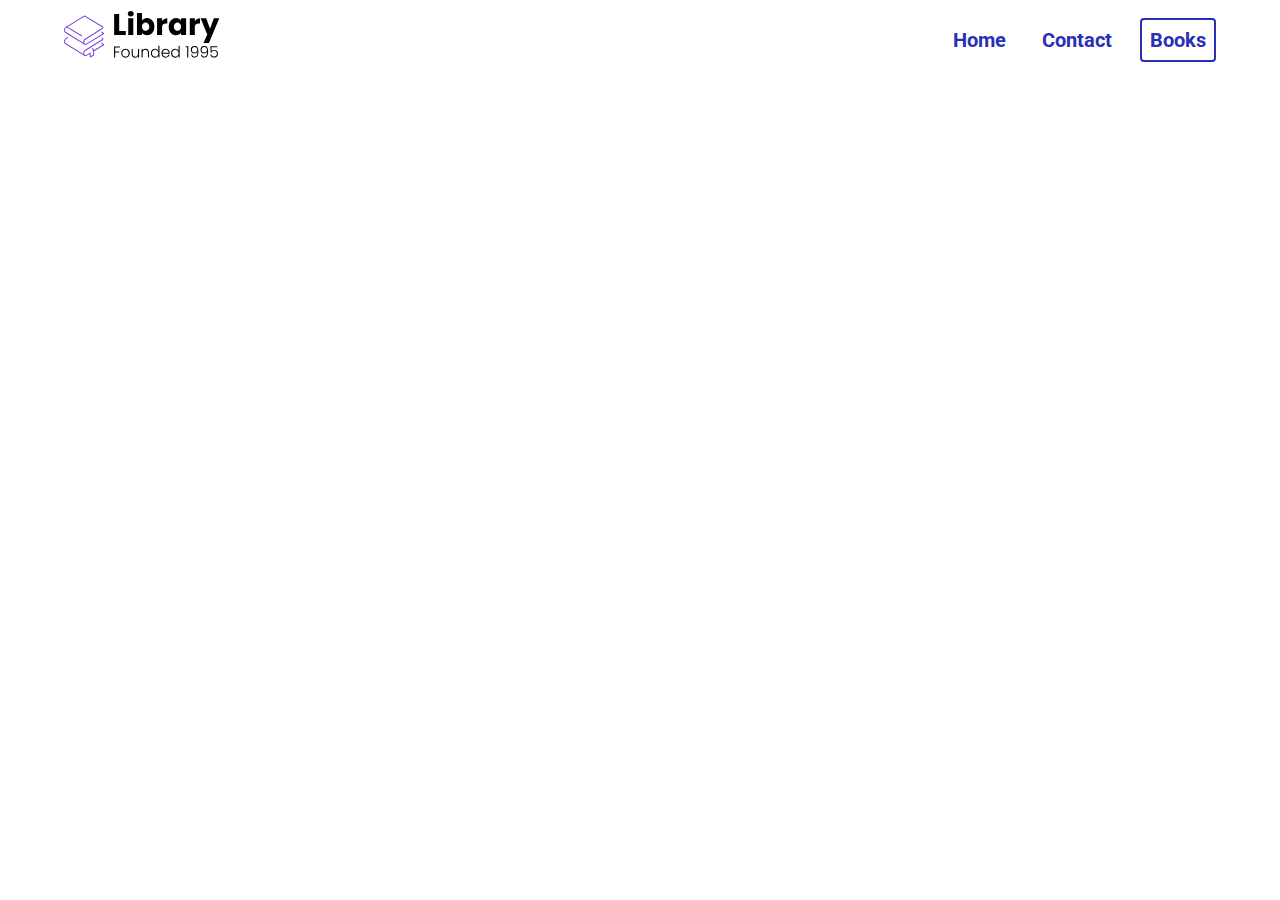
==== index.html @ abfee313 "nav bar added" ====
<!DOCTYPE html>
<html lang="en">
<head>
    <meta charset="UTF-8">
    <meta http-equiv="X-UA-Compatible" content="IE=edge">
    <meta name="viewport" content="width=device-width, initial-scale=1.0">
    <title>Librería Virtual Pratt</title>
    <link rel="stylesheet" href="./CSS/styles.css">
</head>
<body>
   <nav>
    <div class="nav__container">
        <div class="nav__logo--wrapper">
            <img src="./CSS/Assets/Library.svg" class="nav__logo" alt="">
        </div>
        <ul class="nav__links">
            <a href="" class="nav__link">Home</a>
            <a href="" class="nav__link">Contact</a>
            <a href="" class="nav__link nav__link--primary">Books</a>
        </ul>
    </div>
   </nav> 
</body>
</html>
---- CSS/styles.css ----
@import url('https://fonts.googleapis.com/css2?family=Roboto:wght@400;500;700&display=swap');

*{
    font-family: 'Roboto', sans-serif;
    margin: 0px;
    padding: 0px;
    box-sizing: border-box;
}

a{
    text-decoration: none;
}
/* Sección NAV */

nav{
    height: 80px;
    display: flex;
}

.nav__container{
    width: 100%;
    padding: 0 24px;
    max-width: 1200px;
    display: flex;
    justify-content: space-between;
    align-items: center;
    margin: 0 auto;
}

.nav__logo--wrapper{
    width: 160px;
}

.nav__logo{
    width: 100%;
}

.nav__link{
    color: #2a2fb7;
    margin-left: 16px;
    padding: 8px;
    font-size: 20px;
    font-weight: bold;
}

.nav__link--primary{
    border: 2px solid #2a2fb7;
    border-radius: 4px;
}
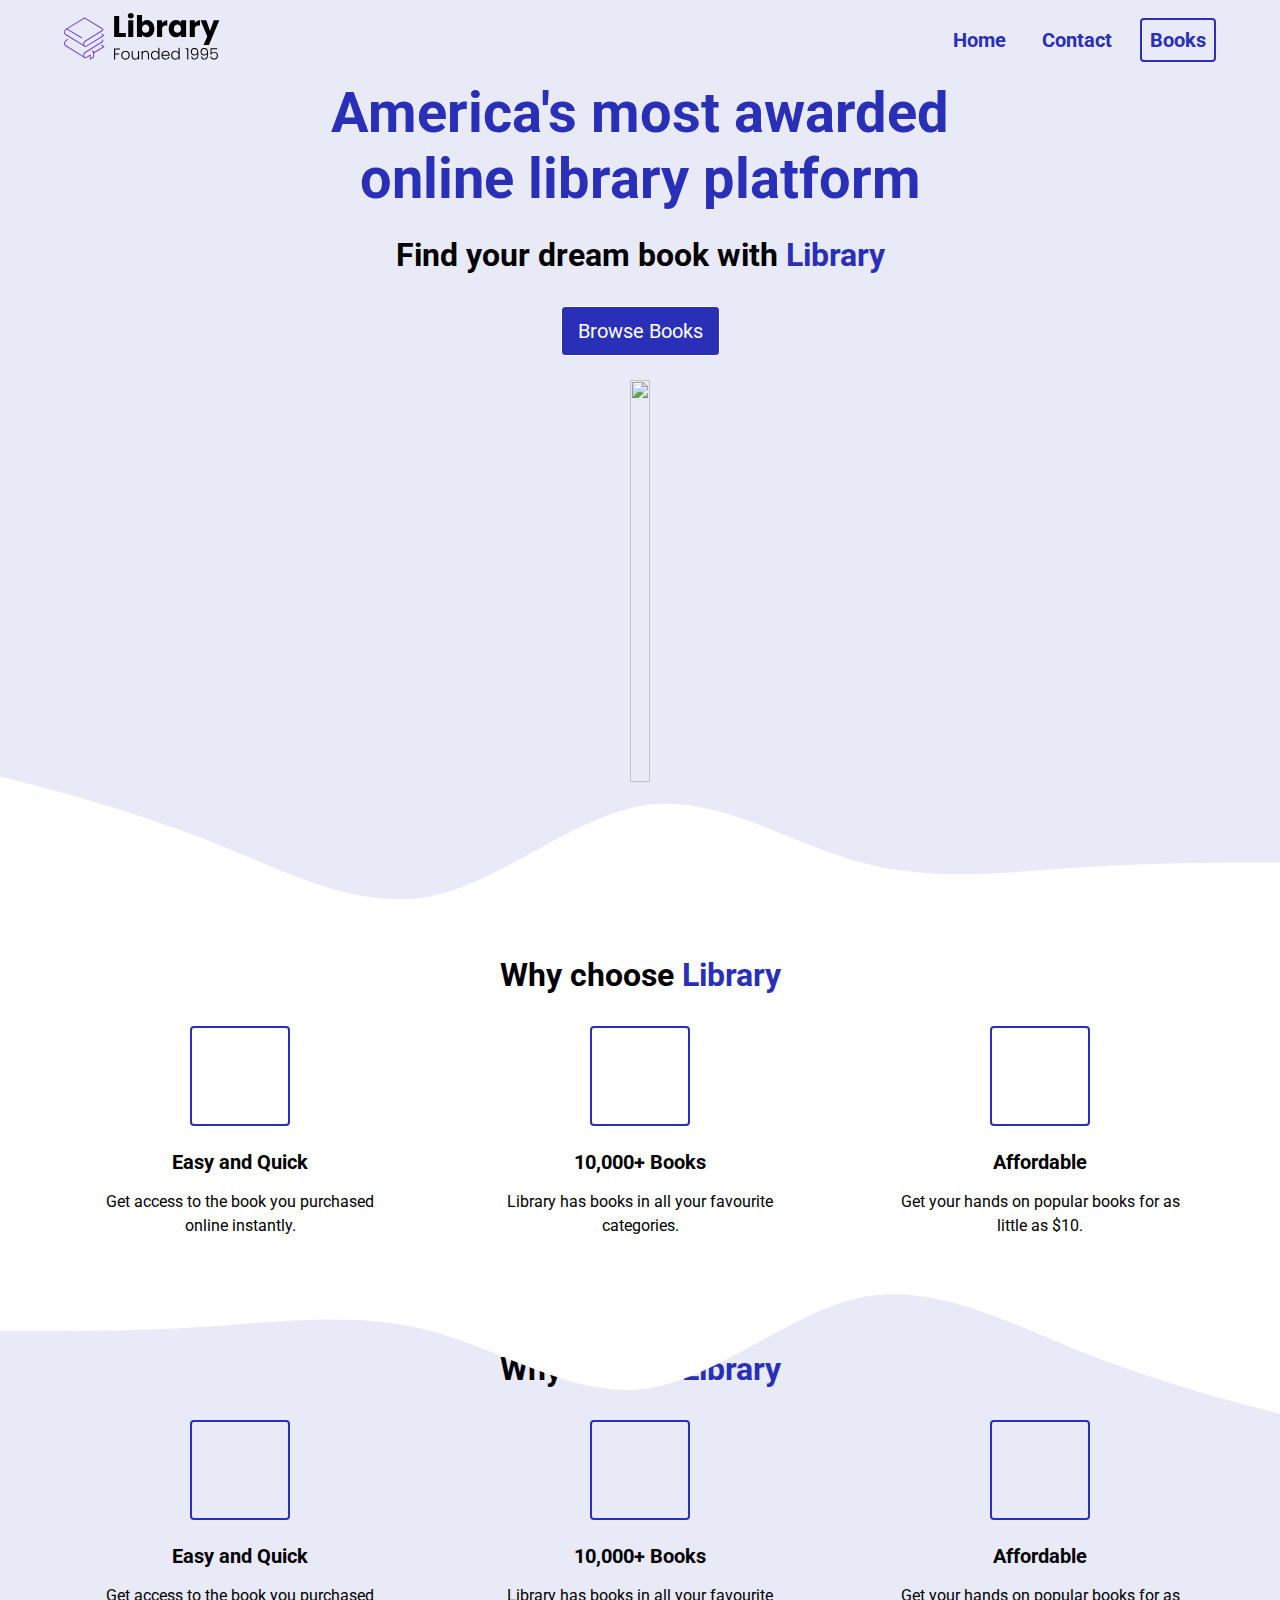
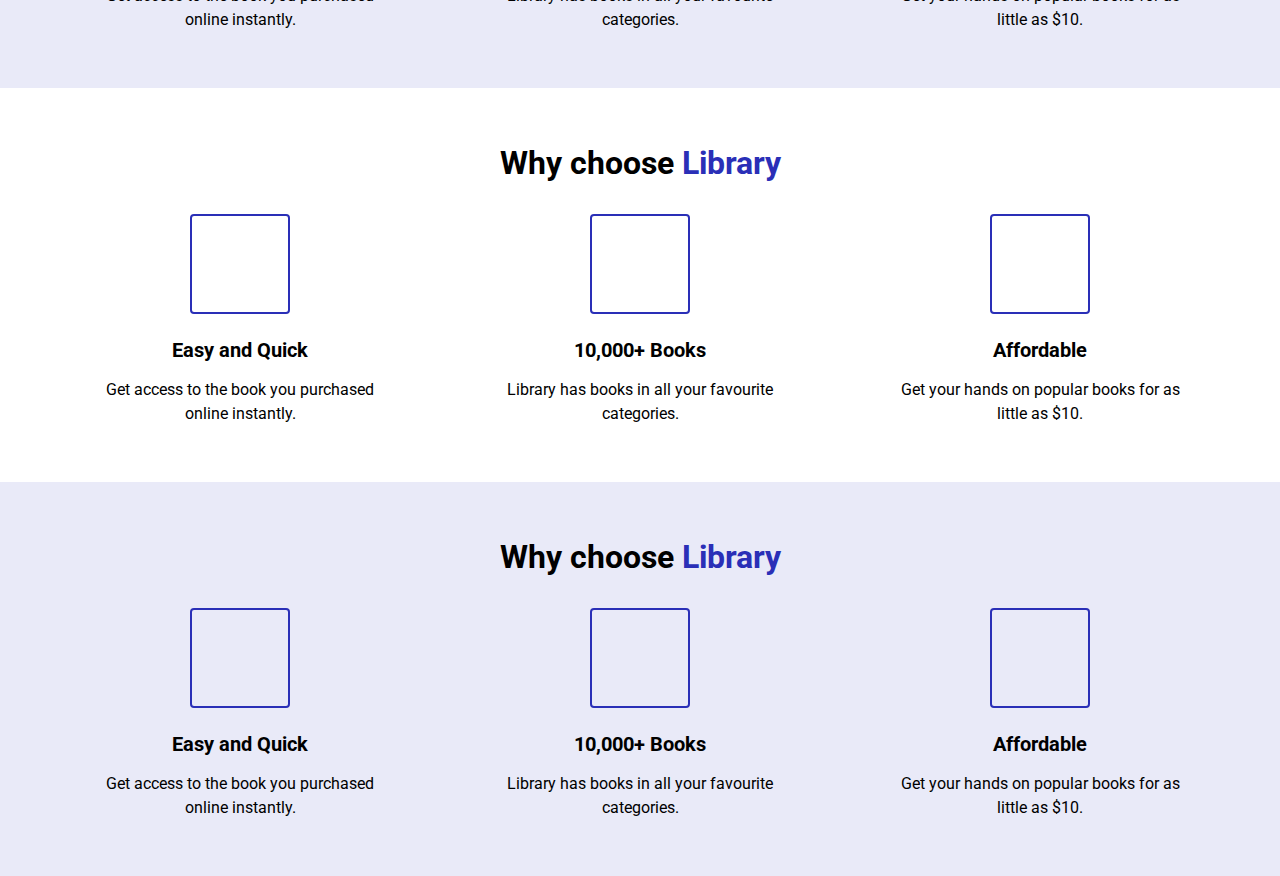
==== commit 9d99ef18: "Features section start" ====
--- a/index.html
+++ b/index.html
@@ -1,24 +1,162 @@
 <!DOCTYPE html>
 <html lang="en">
+
 <head>
     <meta charset="UTF-8">
     <meta http-equiv="X-UA-Compatible" content="IE=edge">
     <meta name="viewport" content="width=device-width, initial-scale=1.0">
     <title>Librería Virtual Pratt</title>
     <link rel="stylesheet" href="./CSS/styles.css">
+    <script src="https://kit.fontawesome.com/c8e4d183c2.js" crossorigin="anonymous"></script>
 </head>
+
 <body>
-   <nav>
-    <div class="nav__container">
-        <div class="nav__logo--wrapper">
-            <img src="./CSS/Assets/Library.svg" class="nav__logo" alt="">
+    <section id="landing">
+        <nav>
+            <div class="nav__container">
+                <img src="./CSS/Assets/Library.svg" class="nav__logo" alt="">
+                <ul class="nav__links">
+                    <a href="" class="nav__link">Home</a>
+                    <a href="" class="nav__link">Contact</a>
+                    <a href="" class="nav__link nav__link--primary">Books</a>
+                </ul>
+            </div>
+        </nav>
+        <header>
+            <div class="header__container">
+                <div class="header__description">
+                    <h1>America's most awarded online library platform</h1>
+                    <h2>Find your dream book with <span class="blue--text"">Library</span></h2>
+                    <a href=" #features"><button class="header__button">Browse Books</button></a>
+                            <figure class="header__img--wrapper">
+                                <img src="./CSS/Assets/undraw_bibliophile_re_xarc.svg" class="header__img" alt="">
+                            </figure>
+                </div>
+            </div>
+        </header>
+    </section>
+</body>
+<main>
+    <section id="highlights">
+        <div class="container">
+            <div class="row">
+                <h2 class="section__title"> Why choose <span class="blue--text">Library</span></h2>
+                <div class="highlights__wrapper">
+                    <div class="highlight">
+                        <div class="highlight__img">
+                            <i class="fas fa-bolt"></i>
+                        </div>
+                        <h3 class="highlight__subtitle">Easy and Quick</h3>
+                        <p class="highlight__para">Get access to the book you purchased online instantly.</p>
+                    </div>
+                    <div class="highlight">
+                        <div class="highlight__img">
+                            <i class="fas fa-book-open"></i>
+                        </div>
+                        <h3 class="highlight__subtitle">10,000+ Books</h3>
+                        <p class="highlight__para">Library has books in all your favourite categories.</p>
+                    </div>
+                    <div class="highlight">
+                        <div class="highlight__img">
+                            <i class="fas fa-tags"></i>
+                        </div>
+                        <h3 class="highlight__subtitle">Affordable</h3>
+                        <p class="highlight__para">Get your hands on popular books for as little as $10.</p>
+                    </div>
+                </div>
+            </div>
         </div>
-        <ul class="nav__links">
-            <a href="" class="nav__link">Home</a>
-            <a href="" class="nav__link">Contact</a>
-            <a href="" class="nav__link nav__link--primary">Books</a>
-        </ul>
-    </div>
-   </nav> 
-</body>
+    </section>
+    <section id="features">
+        <div class="container">
+            <div class="row">
+                <h2 class="section__title"> Why choose <span class="blue--text">Library</span></h2>
+                <div class="highlights__wrapper">
+                    <div class="highlight">
+                        <div class="highlight__img">
+                            <i class="fas fa-bolt"></i>
+                        </div>
+                        <h3 class="highlight__subtitle">Easy and Quick</h3>
+                        <p class="highlight__para">Get access to the book you purchased online instantly.</p>
+                    </div>
+                    <div class="highlight">
+                        <div class="highlight__img">
+                            <i class="fas fa-book-open"></i>
+                        </div>
+                        <h3 class="highlight__subtitle">10,000+ Books</h3>
+                        <p class="highlight__para">Library has books in all your favourite categories.</p>
+                    </div>
+                    <div class="highlight">
+                        <div class="highlight__img">
+                            <i class="fas fa-tags"></i>
+                        </div>
+                        <h3 class="highlight__subtitle">Affordable</h3>
+                        <p class="highlight__para">Get your hands on popular books for as little as $10.</p>
+                    </div>
+                </div>
+            </div>
+        </div>
+    </section>
+    <section id="recent">
+        <div class="container">
+            <div class="row">
+                <h2 class="section__title"> Why choose <span class="blue--text">Library</span></h2>
+                <div class="highlights__wrapper">
+                    <div class="highlight">
+                        <div class="highlight__img">
+                            <i class="fas fa-bolt"></i>
+                        </div>
+                        <h3 class="highlight__subtitle">Easy and Quick</h3>
+                        <p class="highlight__para">Get access to the book you purchased online instantly.</p>
+                    </div>
+                    <div class="highlight">
+                        <div class="highlight__img">
+                            <i class="fas fa-book-open"></i>
+                        </div>
+                        <h3 class="highlight__subtitle">10,000+ Books</h3>
+                        <p class="highlight__para">Library has books in all your favourite categories.</p>
+                    </div>
+                    <div class="highlight">
+                        <div class="highlight__img">
+                            <i class="fas fa-tags"></i>
+                        </div>
+                        <h3 class="highlight__subtitle">Affordable</h3>
+                        <p class="highlight__para">Get your hands on popular books for as little as $10.</p>
+                    </div>
+                </div>
+            </div>
+        </div>
+    </section>
+    <section id="explore">
+        <div class="container">
+            <div class="row">
+                <h2 class="section__title"> Why choose <span class="blue--text">Library</span></h2>
+                <div class="highlights__wrapper">
+                    <div class="highlight">
+                        <div class="highlight__img">
+                            <i class="fas fa-bolt"></i>
+                        </div>
+                        <h3 class="highlight__subtitle">Easy and Quick</h3>
+                        <p class="highlight__para">Get access to the book you purchased online instantly.</p>
+                    </div>
+                    <div class="highlight">
+                        <div class="highlight__img">
+                            <i class="fas fa-book-open"></i>
+                        </div>
+                        <h3 class="highlight__subtitle">10,000+ Books</h3>
+                        <p class="highlight__para">Library has books in all your favourite categories.</p>
+                    </div>
+                    <div class="highlight">
+                        <div class="highlight__img">
+                            <i class="fas fa-tags"></i>
+                        </div>
+                        <h3 class="highlight__subtitle">Affordable</h3>
+                        <p class="highlight__para">Get your hands on popular books for as little as $10.</p>
+                    </div>
+                </div>
+            </div>
+        </div>
+    </section>
+</main>
+
 </html>--- a/CSS/styles.css
+++ b/CSS/styles.css
@@ -7,14 +7,42 @@
     box-sizing: border-box;
 }
 
+body{
+    max-width: 100vw;
+    overflow-x: hidden;
+}
+
 a{
     text-decoration: none;
 }
+
+h1{
+    font-size: 56px;
+    margin-bottom: 24px;
+    color: #2a2fb7;
+    text-align: center;
+}
+
+h2{
+    font-size: 32px;
+    margin-bottom: 32px;
+    text-align: center;
+}
+
+p{
+    line-height: 1.5;
+}
+
+section:nth-child(even) {
+    background-color: rgba(42, 47, 183,0.1);
+}
+
 /* Sección NAV */
 
 nav{
     height: 80px;
     display: flex;
+    width: 100%;
 }
 
 .nav__container{
@@ -25,14 +53,11 @@
     justify-content: space-between;
     align-items: center;
     margin: 0 auto;
-}
-
-.nav__logo--wrapper{
+
+}
+
+.nav__logo{
     width: 160px;
-}
-
-.nav__logo{
-    width: 100%;
 }
 
 .nav__link{
@@ -47,3 +72,152 @@
     border: 2px solid #2a2fb7;
     border-radius: 4px;
 }
+
+.nav__link:hover{
+    text-decoration: underline;
+}
+
+.nav__link--primary:hover{
+    text-decoration: none;
+
+}
+
+#landing{
+    background-color: rgba(42, 47, 183,0.1);
+    width: 100%;
+    display: flex;
+    align-items: center;
+    justify-content: center;
+    flex-wrap: wrap;
+}
+
+header{
+    height: calc(100vh - 80px);
+    width: 100%;
+}
+
+.header__button{
+    font-size: 20px;
+    color: white;
+    padding: 12px 16px;
+    background-color: #2a2fb7;
+    border: 1px solid;
+    border-radius: 4px;
+    cursor: pointer;
+}
+
+.header__button:active{
+    transform: translateY(1px)
+}
+
+.header__container{
+    width: 100%;
+    max-width: 720px;
+    height: 100%;
+    display: flex;
+    justify-content: center;
+    align-items: center;
+    margin: 0 auto;
+}
+
+.header__description{
+    width: 100%;
+    height: 100%;
+    display: flex;
+    flex-direction: column;
+    align-items: center;
+}
+
+.blue--text{
+    color: #2a2fb7;
+}
+
+.header__img{
+    width: 100%;
+    height: 100%;
+}
+
+.header__img--wrapper{
+    padding: 24px;
+    height: 100%;
+    max-height: 50vh;
+    flex: 1;
+    z-index: 2;
+}
+
+.container{
+    padding: 56px 0;
+}
+
+.row{
+    width: 100%;
+    max-width: 1200px;
+    margin: 0 auto;
+}
+
+/* Sección Highlights */
+
+.highlight{
+    padding: 0 24px;
+    width: calc(100% / 3);
+    display: flex;
+    flex-direction: column;
+    align-items: center;
+}
+
+.highlights__wrapper{
+    display: flex;
+}
+
+.highlight__img{
+    border: 2px solid #2a2fb7;
+    border-radius: 4px;
+    width: 100px;
+    height: 100px;
+    display: flex;
+    justify-content: center;
+    align-items: center;
+    margin-bottom: 24px;
+    font-size: 32px;
+    color: #2a2fb7;
+}
+
+.highlight__subtitle{
+    font-size: 20px;
+    margin-bottom: 16px;
+    text-align: center;
+}
+
+.highlight__para{
+    font-size: 16px;
+    text-align: center;
+    max-width: 280px;
+}
+
+#highlights {
+    position: relative;
+}
+
+#highlights::before,
+#highlights::after {
+    background: url(./Assets/wave.svg);
+    content: "";
+    position: absolute;
+    width: 101vw;
+    height: 12vw;
+    left: 0;
+    z-index: 1;
+    background-size: cover;
+    background-repeat: no-repeat;
+}
+
+
+#highlights::before{
+    transform: translateY(-100%);
+    top: 1px;
+}
+
+#highlights::after {
+    transform: translateY(100%) rotate(180deg);
+    bottom: 1px;
+}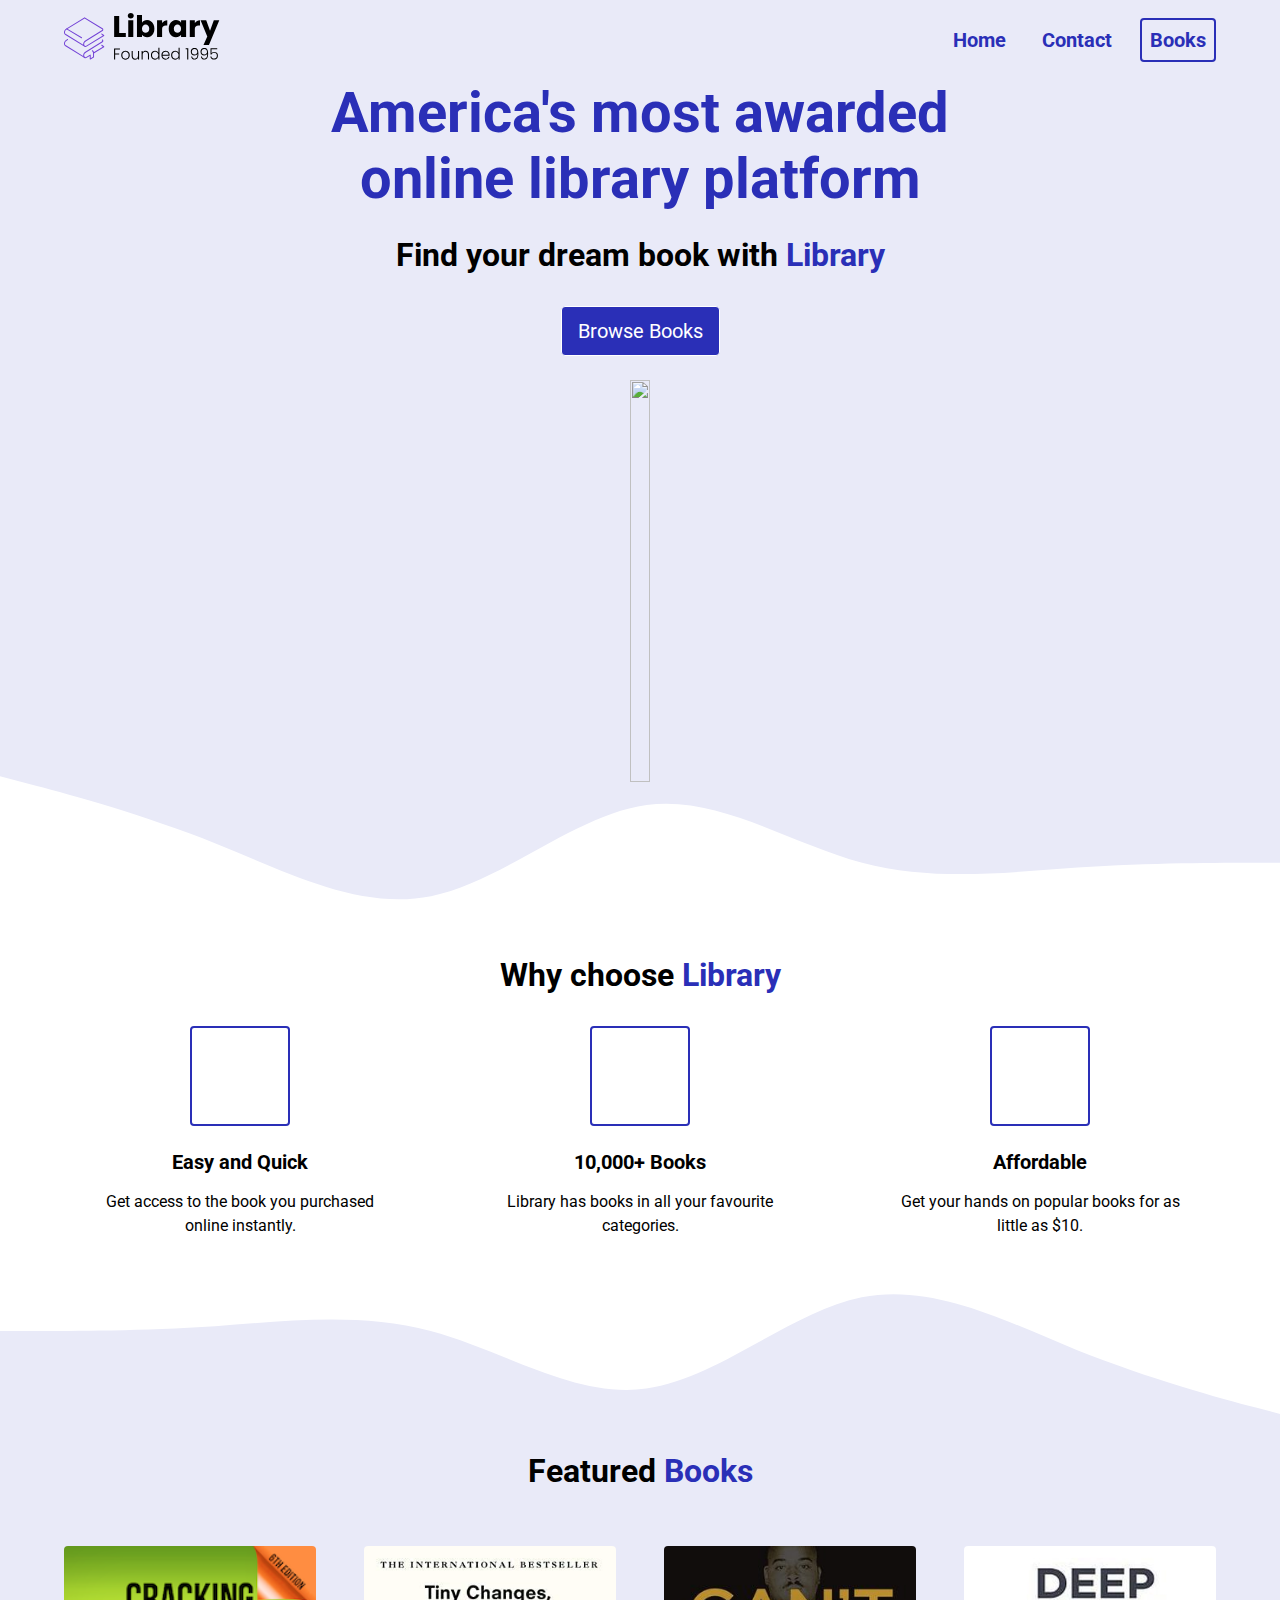
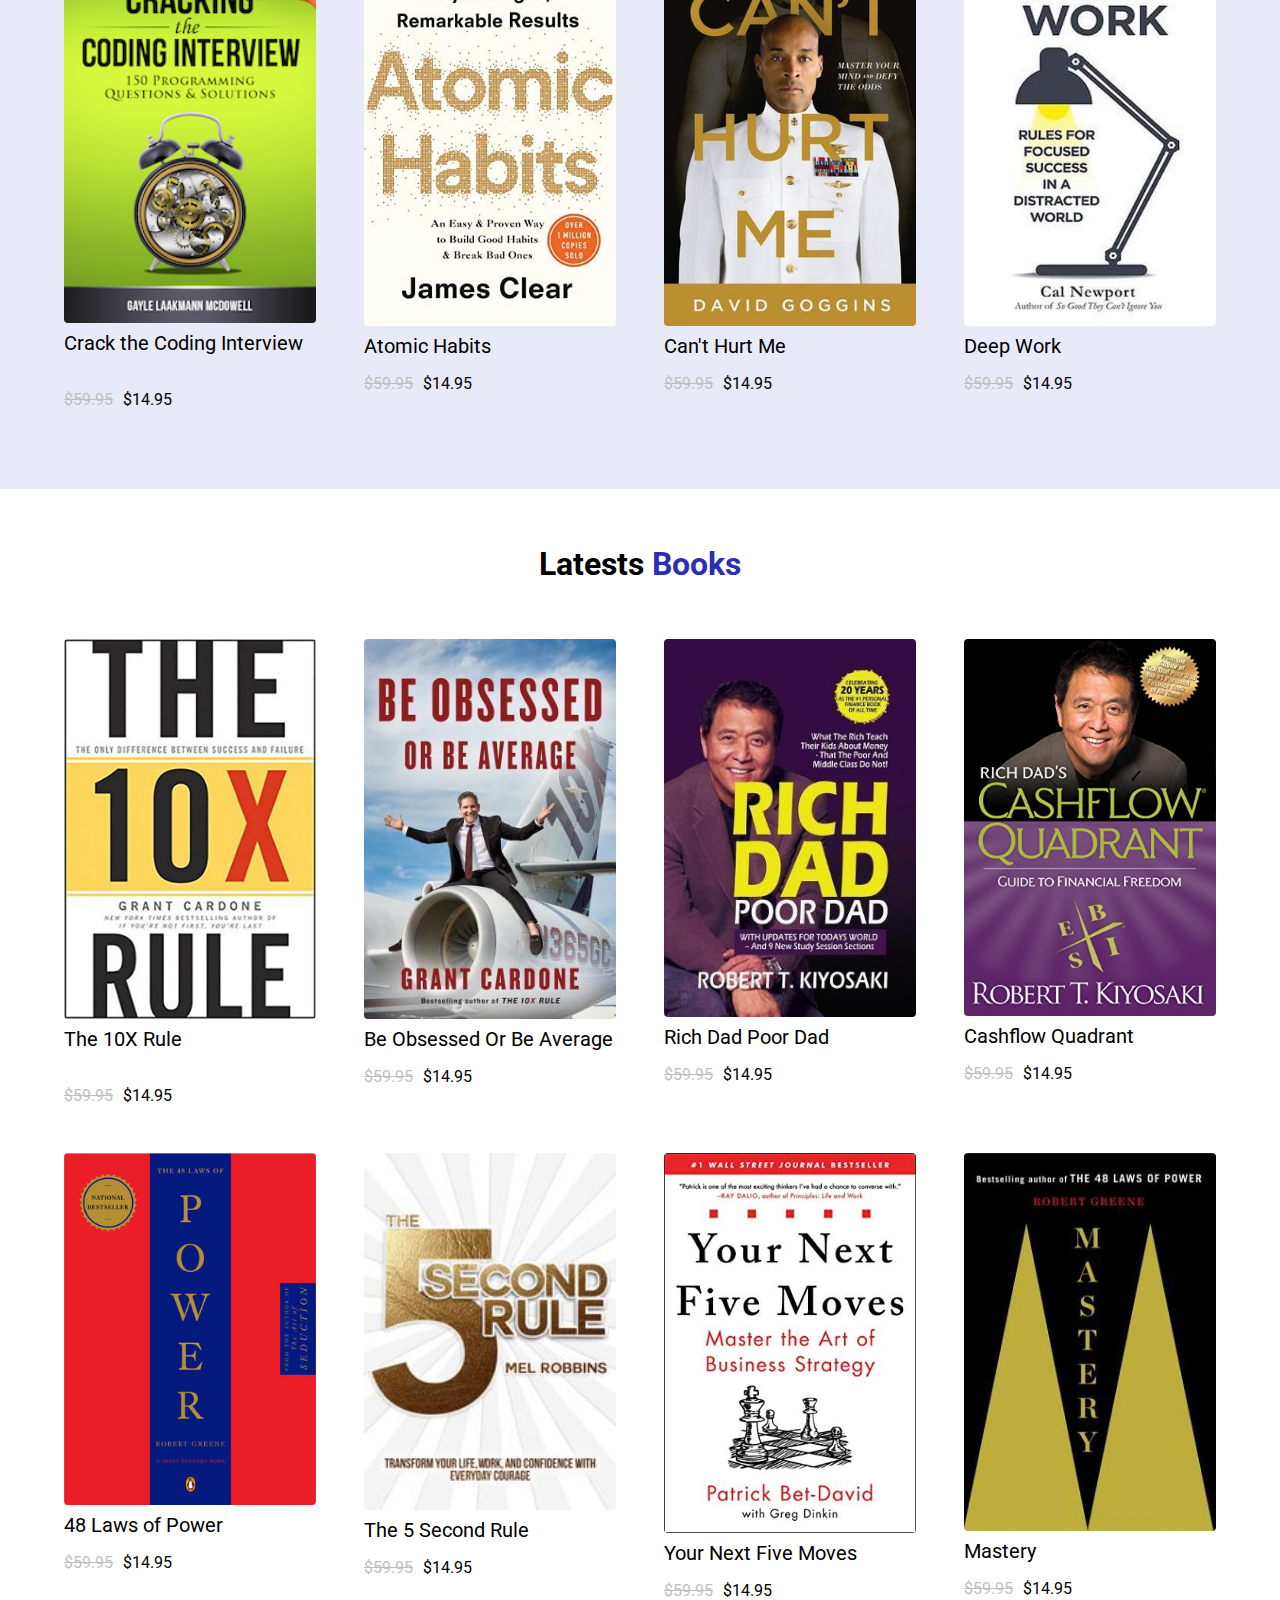
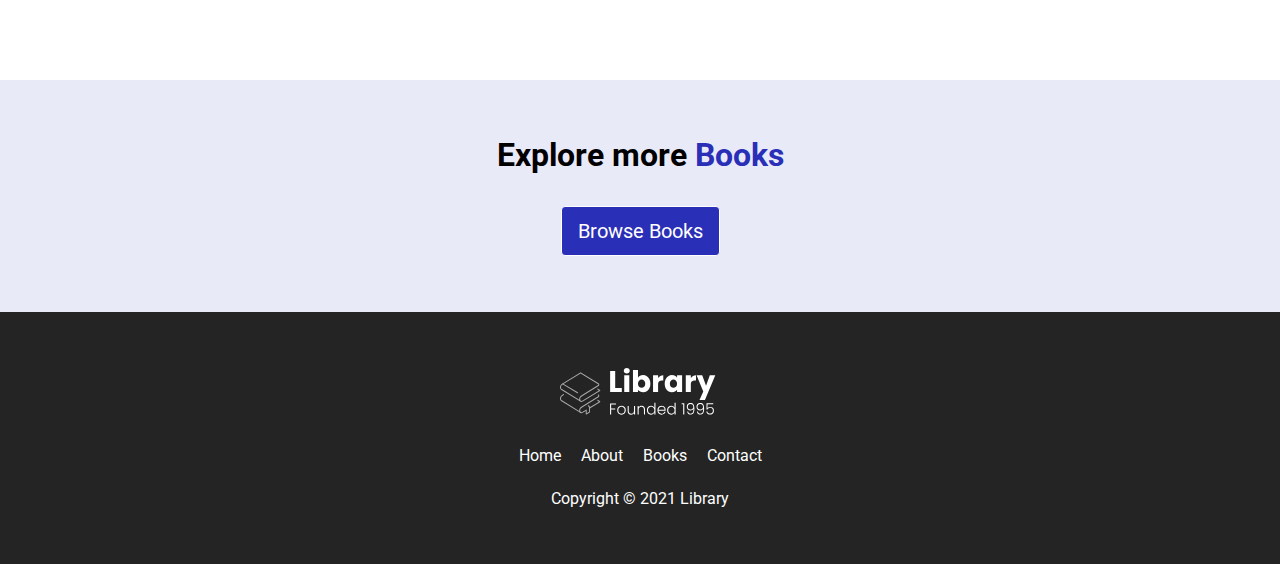
==== commit 9f692782: "Terminado" ====
--- a/index.html
+++ b/index.html
@@ -8,17 +8,36 @@
     <title>Librería Virtual Pratt</title>
     <link rel="stylesheet" href="./CSS/styles.css">
     <script src="https://kit.fontawesome.com/c8e4d183c2.js" crossorigin="anonymous"></script>
+    <script src="index.js"></script>
 </head>
-
 <body>
     <section id="landing">
         <nav>
             <div class="nav__container">
                 <img src="./CSS/Assets/Library.svg" class="nav__logo" alt="">
                 <ul class="nav__links">
-                    <a href="" class="nav__link">Home</a>
+                    <a href="#" class="nav__link">Home</a>
                     <a href="" class="nav__link">Contact</a>
-                    <a href="" class="nav__link nav__link--primary">Books</a>
+                    <a href="#features" class="nav__link nav__link--primary">Books</a>
+                </ul>
+                <button class="button__menu" onclick="openMenu()">
+                    <i class="fas fa-bars"></i>
+                </button>
+            </div>
+            <div class="menu__backdrop">
+                <button class="button__menu button__menu--close" onclick="closeMenu()">
+                    <i class="fas fa-times"></i>
+                </button>
+                <ul class="menu__links">
+                    <li class="menu__list">
+                        <a class="menu__link" href="#" onclick="closeMenu()">Home</a>
+                    </li>
+                    <li class="menu__list">
+                        <a class="menu__link" href="#features" onclick="closeMenu()">Books</a>
+                    </li>
+                    <li class="menu__list">
+                        <a class="menu__link no-cursor">Contact</a>
+                    </li>
                 </ul>
             </div>
         </nav>
@@ -26,7 +45,7 @@
             <div class="header__container">
                 <div class="header__description">
                     <h1>America's most awarded online library platform</h1>
-                    <h2>Find your dream book with <span class="blue--text"">Library</span></h2>
+                    <h2>Find your dream book with <span class="blue--text">Library</span></h2>
                     <a href=" #features"><button class="header__button">Browse Books</button></a>
                             <figure class="header__img--wrapper">
                                 <img src="./CSS/Assets/undraw_bibliophile_re_xarc.svg" class="header__img" alt="">
@@ -35,128 +54,229 @@
             </div>
         </header>
     </section>
+    <main>
+        <section id="highlights">
+            <div class="container">
+                <div class="row">
+                    <h2 class="section__title"> Why choose <span class="blue--text">Library</span></h2>
+                    <div class="highlights__wrapper">
+                        <div class="highlight">
+                            <div class="highlight__img">
+                                <i class="fas fa-bolt"></i>
+                            </div>
+                            <h3 class="highlight__subtitle">Easy and Quick</h3>
+                            <p class="highlight__para">Get access to the book you purchased online instantly.</p>
+                        </div>
+                        <div class="highlight">
+                            <div class="highlight__img">
+                                <i class="fas fa-book-open"></i>
+                            </div>
+                            <h3 class="highlight__subtitle">10,000+ Books</h3>
+                            <p class="highlight__para">Library has books in all your favourite categories.</p>
+                        </div>
+                        <div class="highlight">
+                            <div class="highlight__img">
+                                <i class="fas fa-tags"></i>
+                            </div>
+                            <h3 class="highlight__subtitle">Affordable</h3>
+                            <p class="highlight__para">Get your hands on popular books for as little as $10.</p>
+                        </div>
+                    </div>
+                </div>
+            </div>
+        </section>
+        <section id="features">
+            <div class="container">
+                <div class="row">
+                    <h2 class="section__title"> Featured <span class="blue--text">Books</span></h2>
+                    <div class="books">
+                        <div class="book">
+                            <figure class="book__img--wrapper">
+                                <img src="./CSS/Assets/crack the coding interview.png" class="book__img" alt="">
+                            </figure>
+                            <div class="book__title">Crack the Coding Interview</div>
+                            <div class="book__ratings"><i class="fas fa-star"></i>&nbsp<i
+                                    class="fas fa-star"></i>&nbsp<i class="fas fa-star"></i>&nbsp<i
+                                    class="fas fa-star"></i>&nbsp<i class="fas fa-star-half-alt"></i></div>
+                            <div class="book__price">
+                                <span class="book__price--normal">$59.95</span>&nbsp$14.95
+                            </div>
+                        </div>
+                        <div class="book">
+                            <figure class="book__img--wrapper">
+                                <img src="./CSS/Assets/atomic habits.jpg" class="book__img" alt="">
+                            </figure>
+                            <div class="book__title">Atomic Habits</div>
+                            <div class="book__ratings"><i class="fas fa-star"></i><i class="fas fa-star"></i><i
+                                    class="fas fa-star"></i><i class="fas fa-star"></i><i
+                                    class="fas fa-star-half-alt"></i></div>
+                            <div class="book__price">
+                                <span class="book__price--normal">$59.95</span>&nbsp$14.95
+                            </div>
+                        </div>
+                        <div class="book">
+                            <figure class="book__img--wrapper">
+                                <img src="./CSS/Assets/david goggins.jpeg" class="book__img" alt="">
+                            </figure>
+                            <div class="book__title">Can't Hurt Me</div>
+                            <div class="book__ratings"><i class="fas fa-star"></i><i class="fas fa-star"></i><i
+                                    class="fas fa-star"></i><i class="fas fa-star"></i><i
+                                    class="fas fa-star-half-alt"></i></div>
+                            <div class="book__price">
+                                <span class="book__price--normal">$59.95</span>&nbsp$14.95
+                            </div>
+                        </div>
+                        <div class="book">
+                            <figure class="book__img--wrapper">
+                                <img src="./CSS/Assets/deep work.jpeg" class="book__img" alt="">
+                            </figure>
+                            <div class="book__title">Deep Work</div>
+                            <div class="book__ratings"><i class="fas fa-star"></i><i class="fas fa-star"></i><i
+                                    class="fas fa-star"></i><i class="fas fa-star"></i><i
+                                    class="fas fa-star-half-alt"></i></div>
+                            <div class="book__price">
+                                <span class="book__price--normal">$59.95</span>&nbsp$14.95
+                            </div>
+                        </div>
+                    </div>
+                </div>
+            </div>
+            </div>
+        </section>
+        <section id="recent">
+            <div class="container">
+                <div class="row">
+                    <h2 class="section__title">Latests<span class="blue--text">&nbspBooks</span></h2>
+                    <div class="books">
+                        <div class="book">
+                            <figure class="book__img--wrapper">
+                                <img src="./CSS/Assets/book-1.jpeg" class="book__img" alt="">
+                            </figure>
+                            <div class="book__title">The 10X Rule</div>
+                            <div class="book__ratings"><i class="fas fa-star"></i>&nbsp<i
+                                    class="fas fa-star"></i>&nbsp<i class="fas fa-star"></i>&nbsp<i
+                                    class="fas fa-star"></i>&nbsp<i class="fas fa-star-half-alt"></i></div>
+                            <div class="book__price">
+                                <span class="book__price--normal">$59.95</span>&nbsp$14.95
+                            </div>
+                        </div>
+                        <div class="book">
+                            <figure class="book__img--wrapper">
+                                <img src="./CSS/Assets/book-2.jpeg" class="book__img" alt="">
+                            </figure>
+                            <div class="book__title">Be Obsessed Or Be Average</div>
+                            <div class="book__ratings"><i class="fas fa-star"></i><i class="fas fa-star"></i><i
+                                    class="fas fa-star"></i><i class="fas fa-star"></i><i
+                                    class="fas fa-star-half-alt"></i></div>
+                            <div class="book__price">
+                                <span class="book__price--normal">$59.95</span>&nbsp$14.95
+                            </div>
+                        </div>
+                        <div class="book">
+                            <figure class="book__img--wrapper">
+                                <img src="./CSS/Assets/book-3.jpeg" class="book__img" alt="">
+                            </figure>
+                            <div class="book__title">Rich Dad Poor Dad</div>
+                            <div class="book__ratings"><i class="fas fa-star"></i><i class="fas fa-star"></i><i
+                                    class="fas fa-star"></i><i class="fas fa-star"></i><i
+                                    class="fas fa-star-half-alt"></i></div>
+                            <div class="book__price">
+                                <span class="book__price--normal">$59.95</span>&nbsp$14.95
+                            </div>
+                        </div>
+                        <div class="book">
+                            <figure class="book__img--wrapper">
+                                <img src="./CSS/Assets/book-4.jpeg" class="book__img" alt="">
+                            </figure>
+                            <div class="book__title">Cashflow Quadrant</div>
+                            <div class="book__ratings"><i class="fas fa-star"></i><i class="fas fa-star"></i><i
+                                    class="fas fa-star"></i><i class="fas fa-star"></i><i
+                                    class="fas fa-star-half-alt"></i></div>
+                            <div class="book__price">
+                                <span class="book__price--normal">$59.95</span>&nbsp$14.95
+                            </div>
+                        </div>
+                        <div class="book">
+                            <figure class="book__img--wrapper">
+                                <img src="./CSS/Assets/book-5.jpeg" class="book__img" alt="">
+                            </figure>
+                            <div class="book__title">48 Laws of Power</div>
+                            <div class="book__ratings"><i class="fas fa-star"></i><i class="fas fa-star"></i><i
+                                    class="fas fa-star"></i><i class="fas fa-star"></i><i
+                                    class="fas fa-star-half-alt"></i></div>
+                            <div class="book__price">
+                                <span class="book__price--normal">$59.95</span>&nbsp$14.95
+                            </div>
+                        </div>
+                        <div class="book">
+                            <figure class="book__img--wrapper">
+                                <img src="./CSS/Assets/book-6.jpeg" class="book__img" alt="">
+                            </figure>
+                            <div class="book__title">The 5 Second Rule</div>
+                            <div class="book__ratings"><i class="fas fa-star"></i><i class="fas fa-star"></i><i
+                                    class="fas fa-star"></i><i class="fas fa-star"></i><i
+                                    class="fas fa-star-half-alt"></i></div>
+                            <div class="book__price">
+                                <span class="book__price--normal">$59.95</span>&nbsp$14.95
+                            </div>
+                        </div>
+                        <div class="book">
+                            <figure class="book__img--wrapper">
+                                <img src="./CSS/Assets/book-7.jpg" class="book__img" alt="">
+                            </figure>
+                            <div class="book__title">Your Next Five Moves</div>
+                            <div class="book__ratings"><i class="fas fa-star"></i><i class="fas fa-star"></i><i
+                                    class="fas fa-star"></i><i class="fas fa-star"></i><i
+                                    class="fas fa-star-half-alt"></i></div>
+                            <div class="book__price">
+                                <span class="book__price--normal">$59.95</span>&nbsp$14.95
+                            </div>
+                        </div>
+                        <div class="book">
+                            <figure class="book__img--wrapper">
+                                <img src="./CSS/Assets/book-8.jpeg" class="book__img" alt="">
+                            </figure>
+                            <div class="book__title">Mastery</div>
+                            <div class="book__ratings"><i class="fas fa-star"></i><i class="fas fa-star"></i><i
+                                    class="fas fa-star"></i><i class="fas fa-star"></i><i
+                                    class="fas fa-star-half-alt"></i></div>
+                            <div class="book__price">
+                                <span class="book__price--normal">$59.95</span>&nbsp$14.95
+                            </div>
+                        </div>
+                    </div>
+                </div>
+            </div>
+            </div>
+        </section>
+        <section id="explore">
+            <div class="container">
+                <div class="row row__column">
+                    <h2>Explore more <span class="blue--text">Books</span> </h2>
+                    <a href=" #features"><button class="header__button">Browse Books</button></a>
+                </div>
+            </div>
+        </section>
+    </main>
+    <footer>
+        <div class="container">
+            <div class="row row__column">
+                <a href="#">
+                    <figure class="footer__logo">
+                        <img src="./CSS/Assets/Library.svg" class="footer__logo--img" alt="">
+                    </figure>
+                </a>
+                <div class="footer__links">
+                    <a href="#" class="footer__link">Home</a>
+                    <a href="#" class="footer__link no-cursor" >About</a>
+                    <a href="#features" class="footer__link">Books</a>
+                    <a href="#" class="footer__link no-cursor">Contact</a>
+                </div>
+                <div class="footer__copyright">
+                    Copyright &copy; 2021 Library
+                </div>
+            </div>
+        </div>
+    </footer>
 </body>
-<main>
-    <section id="highlights">
-        <div class="container">
-            <div class="row">
-                <h2 class="section__title"> Why choose <span class="blue--text">Library</span></h2>
-                <div class="highlights__wrapper">
-                    <div class="highlight">
-                        <div class="highlight__img">
-                            <i class="fas fa-bolt"></i>
-                        </div>
-                        <h3 class="highlight__subtitle">Easy and Quick</h3>
-                        <p class="highlight__para">Get access to the book you purchased online instantly.</p>
-                    </div>
-                    <div class="highlight">
-                        <div class="highlight__img">
-                            <i class="fas fa-book-open"></i>
-                        </div>
-                        <h3 class="highlight__subtitle">10,000+ Books</h3>
-                        <p class="highlight__para">Library has books in all your favourite categories.</p>
-                    </div>
-                    <div class="highlight">
-                        <div class="highlight__img">
-                            <i class="fas fa-tags"></i>
-                        </div>
-                        <h3 class="highlight__subtitle">Affordable</h3>
-                        <p class="highlight__para">Get your hands on popular books for as little as $10.</p>
-                    </div>
-                </div>
-            </div>
-        </div>
-    </section>
-    <section id="features">
-        <div class="container">
-            <div class="row">
-                <h2 class="section__title"> Why choose <span class="blue--text">Library</span></h2>
-                <div class="highlights__wrapper">
-                    <div class="highlight">
-                        <div class="highlight__img">
-                            <i class="fas fa-bolt"></i>
-                        </div>
-                        <h3 class="highlight__subtitle">Easy and Quick</h3>
-                        <p class="highlight__para">Get access to the book you purchased online instantly.</p>
-                    </div>
-                    <div class="highlight">
-                        <div class="highlight__img">
-                            <i class="fas fa-book-open"></i>
-                        </div>
-                        <h3 class="highlight__subtitle">10,000+ Books</h3>
-                        <p class="highlight__para">Library has books in all your favourite categories.</p>
-                    </div>
-                    <div class="highlight">
-                        <div class="highlight__img">
-                            <i class="fas fa-tags"></i>
-                        </div>
-                        <h3 class="highlight__subtitle">Affordable</h3>
-                        <p class="highlight__para">Get your hands on popular books for as little as $10.</p>
-                    </div>
-                </div>
-            </div>
-        </div>
-    </section>
-    <section id="recent">
-        <div class="container">
-            <div class="row">
-                <h2 class="section__title"> Why choose <span class="blue--text">Library</span></h2>
-                <div class="highlights__wrapper">
-                    <div class="highlight">
-                        <div class="highlight__img">
-                            <i class="fas fa-bolt"></i>
-                        </div>
-                        <h3 class="highlight__subtitle">Easy and Quick</h3>
-                        <p class="highlight__para">Get access to the book you purchased online instantly.</p>
-                    </div>
-                    <div class="highlight">
-                        <div class="highlight__img">
-                            <i class="fas fa-book-open"></i>
-                        </div>
-                        <h3 class="highlight__subtitle">10,000+ Books</h3>
-                        <p class="highlight__para">Library has books in all your favourite categories.</p>
-                    </div>
-                    <div class="highlight">
-                        <div class="highlight__img">
-                            <i class="fas fa-tags"></i>
-                        </div>
-                        <h3 class="highlight__subtitle">Affordable</h3>
-                        <p class="highlight__para">Get your hands on popular books for as little as $10.</p>
-                    </div>
-                </div>
-            </div>
-        </div>
-    </section>
-    <section id="explore">
-        <div class="container">
-            <div class="row">
-                <h2 class="section__title"> Why choose <span class="blue--text">Library</span></h2>
-                <div class="highlights__wrapper">
-                    <div class="highlight">
-                        <div class="highlight__img">
-                            <i class="fas fa-bolt"></i>
-                        </div>
-                        <h3 class="highlight__subtitle">Easy and Quick</h3>
-                        <p class="highlight__para">Get access to the book you purchased online instantly.</p>
-                    </div>
-                    <div class="highlight">
-                        <div class="highlight__img">
-                            <i class="fas fa-book-open"></i>
-                        </div>
-                        <h3 class="highlight__subtitle">10,000+ Books</h3>
-                        <p class="highlight__para">Library has books in all your favourite categories.</p>
-                    </div>
-                    <div class="highlight">
-                        <div class="highlight__img">
-                            <i class="fas fa-tags"></i>
-                        </div>
-                        <h3 class="highlight__subtitle">Affordable</h3>
-                        <p class="highlight__para">Get your hands on popular books for as little as $10.</p>
-                    </div>
-                </div>
-            </div>
-        </div>
-    </section>
-</main>
-
 </html>--- a/CSS/styles.css
+++ b/CSS/styles.css
@@ -7,6 +7,10 @@
     box-sizing: border-box;
 }
 
+html{
+    scroll-behavior: smooth;
+}
+
 body{
     max-width: 100vw;
     overflow-x: hidden;
@@ -14,6 +18,10 @@
 
 a{
     text-decoration: none;
+}
+
+ul{
+    list-style-type: none;
 }
 
 h1{
@@ -82,6 +90,82 @@
 
 }
 
+/* MENU LIST */
+
+.button__menu{
+    background-color: transparent;
+    font-size: 40px;
+    text-align: center;
+    border: none;
+    color: #2a2fb7;
+    cursor: pointer;
+    display: none;
+}
+
+.button__menu:hover{
+    opacity: 0.8;
+}
+
+.button__menu:active{
+    transform: translateY(1px)
+}
+
+.menu__backdrop{
+    position: absolute;
+    background-color: #242424;
+    width: 100vw;
+    height: 100vh;
+    z-index: 3;
+    display: flex;
+    align-items: center;
+    justify-content: center;
+    opacity: 0;
+    visibility: hidden;
+    transition: all 300ms ease;
+}
+
+/* Cuando el menu sea abierto */
+
+.menu--open .menu__backdrop {
+    display: flex;
+    visibility: visible;
+    opacity: 1;
+}
+
+.button__menu--close{
+    color: white;
+    position: absolute;
+    display: block;
+    top: 10px;
+    right: 40px;
+    padding: 8px;
+}
+
+.menu__link{
+    color: white;
+    font-size: 40px;
+}
+
+.menu__link:hover {
+    text-decoration: underline;
+}
+
+.menu__list{
+    padding: 32px 0;
+    margin: 0 auto;
+}
+
+.menu__links{
+    display: flex;
+    flex-direction: column;
+    align-items: center;
+}
+
+
+
+
+
+/* Landing */
 #landing{
     background-color: rgba(42, 47, 183,0.1);
     width: 100%;
@@ -220,4 +304,165 @@
 #highlights::after {
     transform: translateY(100%) rotate(180deg);
     bottom: 1px;
+}
+
+/*Sección Featured books */
+
+#features{
+    padding-top: 8vw;
+}
+
+.books{
+    display: flex;
+    justify-content: center;
+    flex-wrap: wrap;
+}
+
+.book{
+    padding: 24px;
+    width: 25%;
+    display: flex;
+    flex-direction: column;
+}
+
+.book__img--wrapper{
+    margin-bottom: 8px;
+    border-radius: 4px;
+    overflow: hidden;
+    display: flex;
+}
+.book__img{
+    width: 100%;
+    max-height: 380px;
+    cursor: not-allowed;
+    transition: all 300ms ease;
+}
+
+.book__title,
+.book__ratings,
+.book__price {
+    text-align: left;
+}
+
+.book__title{
+    font-size: 20px;
+    margin-bottom: 8px;
+}
+
+.book__ratings{
+    margin-bottom: 8px;
+    font-size: 16px;
+    color: #fabf2a;
+}
+
+.book__price--normal{
+    padding-right: 6px;
+    color: #BFBFBF;
+    text-decoration: line-through;
+}
+
+.row__column{
+    display: flex;
+    flex-direction: column;
+    align-items: center;
+}
+
+
+/* FOOTER */
+
+footer{
+    background-color: #242424;
+}
+
+.footer__logo--img{
+    width: 160px;
+    filter: grayscale(1) invert(1);
+}
+
+.footer__link,
+.footer__copyright{
+    color: white;
+}
+
+.footer__link{
+    padding: 0px 8px;
+}
+
+.footer__links{
+    margin: 20px 0 24px 0;
+}
+
+/* Animaciones */
+
+.book__title:hover {
+    text-decoration: underline;
+    cursor: not-allowed;
+}
+
+.footer__link:hover {
+    text-decoration: underline;
+}
+
+.no-cursor:hover {
+    cursor: not-allowed;
+}
+
+.book:hover .book__img{
+    transform: scale(1.05);
+}
+
+/* Responsividad Small phones large smartphones*/
+
+@media (max-width: 550px) {
+    .nav__links {
+        display: none;
+    }
+
+    .button__menu {
+        display: block;
+    }
+}
+
+/* small phones, Tablets, and large phones */
+
+@media (max-width: 768px) {
+    .header__description{
+        padding: 0 24px;
+    }
+
+    h1{
+        font-size: 40px;
+    }
+
+    h2 {
+        font-size: 26px;
+    }
+
+    .header__button {
+        font-size: 18px;
+    }
+
+    .highlights__wrapper{
+        display: flex;
+        flex-direction: column;
+        align-items: center;
+        justify-content: center;
+    }
+
+    .highlight{
+        width: 100%;
+    }
+
+    .highlight:not(:last-child) {
+        margin-bottom: 24px;
+    }
+
+    .books{
+        display: flex;
+        flex-wrap: wrap;
+    }
+
+    .book {
+        width: 50%;
+    }
 }